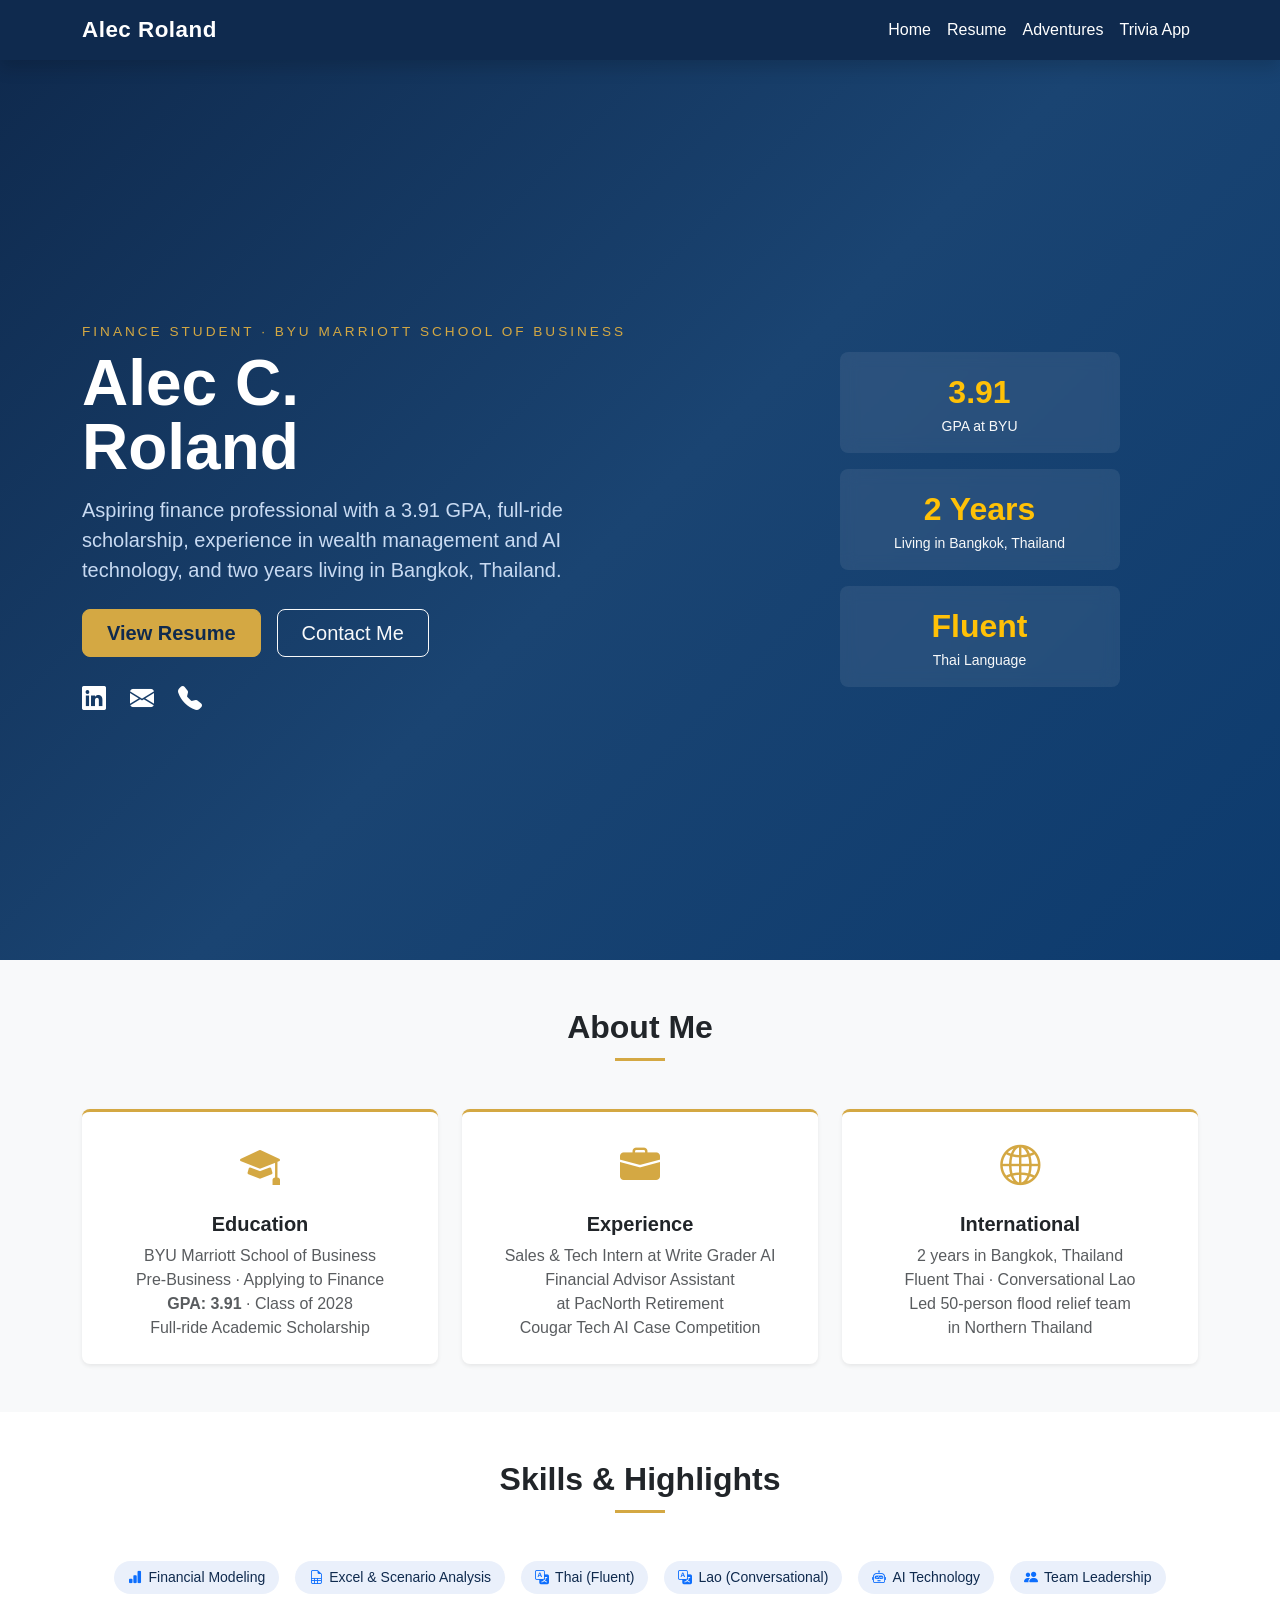
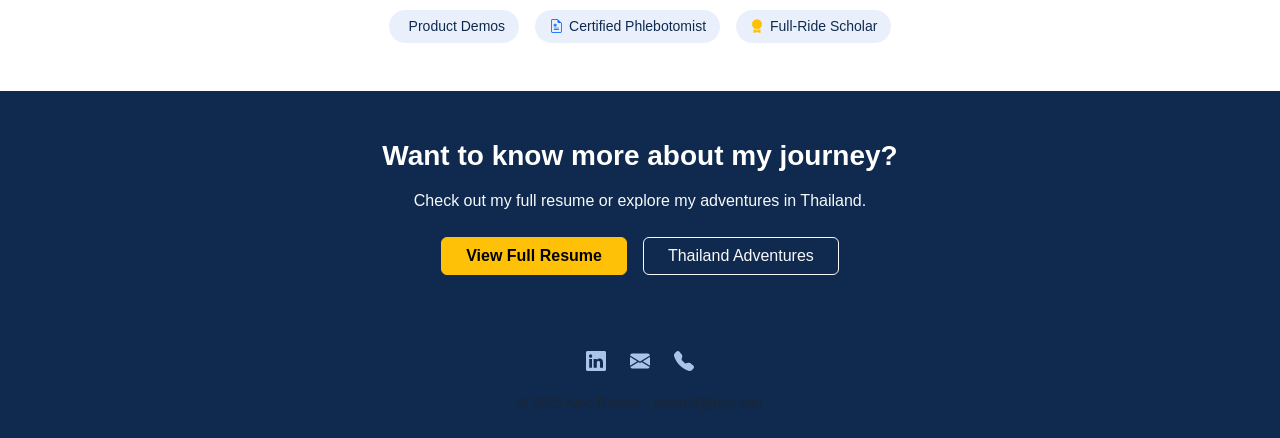
==== index.html @ a81b665e "Add files via upload" ====
<!DOCTYPE html>
<html lang="en">
<head>
  <meta charset="UTF-8">
  <meta name="viewport" content="width=device-width, initial-scale=1.0">
  <title>Alec Roland | Finance & Business</title>
  <link href="https://cdn.jsdelivr.net/npm/bootstrap@5.3.2/dist/css/bootstrap.min.css" rel="stylesheet">
  <link href="https://cdn.jsdelivr.net/npm/bootstrap-icons@1.11.3/font/bootstrap-icons.min.css" rel="stylesheet">
  <style>
    :root { --navy: #0f2a4e; --gold: #d4a843; }
    body { font-family: 'Segoe UI', sans-serif; }

    /* Navbar */
    .navbar { background-color: var(--navy) !important; }
    .navbar-brand { font-weight: 700; font-size: 1.4rem; letter-spacing: 0.5px; }
    .nav-link { font-weight: 500; }

    /* Hero */
    .hero-section {
      background: linear-gradient(135deg, #0f2a4e 0%, #1a4472 50%, #0d3b6e 100%);
      min-height: 100vh;
      display: flex;
      align-items: center;
      padding: 80px 0 60px;
    }
    .hero-tagline {
      letter-spacing: 3px;
      font-size: 0.85rem;
      text-transform: uppercase;
      color: var(--gold);
    }
    .hero-cta .btn-primary {
      background-color: var(--gold);
      border-color: var(--gold);
      color: #0f2a4e;
      font-weight: 700;
    }
    .hero-cta .btn-primary:hover { background-color: #c4983a; border-color: #c4983a; color: #fff; }

    /* Sections */
    .section-divider { width: 50px; height: 3px; background: var(--gold); margin: 0.75rem auto 1.5rem; }
    .section-divider-left { width: 50px; height: 3px; background: var(--gold); margin: 0.75rem 0 1.5rem; }

    /* Cards */
    .feature-card {
      border: none;
      border-top: 3px solid var(--gold);
      border-radius: 8px;
      transition: transform 0.25s, box-shadow 0.25s;
    }
    .feature-card:hover { transform: translateY(-5px); box-shadow: 0 8px 24px rgba(0,0,0,0.12); }

    /* Skill chips */
    .skill-chip {
      display: inline-flex;
      align-items: center;
      gap: 6px;
      background: #eaf0fb;
      color: #0f2a4e;
      border-radius: 20px;
      padding: 6px 14px;
      font-size: 0.875rem;
      font-weight: 500;
    }

    /* Footer */
    footer { background-color: var(--navy); }
    footer a { color: #aac4e8; text-decoration: none; }
    footer a:hover { color: #fff; }
  </style>
</head>
<body>

  <!-- Navbar -->
  <nav class="navbar navbar-expand-lg navbar-dark sticky-top shadow">
    <div class="container">
      <a class="navbar-brand text-white" href="index.html">Alec Roland</a>
      <button class="navbar-toggler" type="button" data-bs-toggle="collapse" data-bs-target="#navbarNav"
        aria-controls="navbarNav" aria-expanded="false" aria-label="Toggle navigation">
        <span class="navbar-toggler-icon"></span>
      </button>
      <div class="collapse navbar-collapse" id="navbarNav">
        <ul class="navbar-nav ms-auto">
          <li class="nav-item"><a class="nav-link active text-white" href="index.html">Home</a></li>
          <li class="nav-item"><a class="nav-link text-white" href="resume.html">Resume</a></li>
          <li class="nav-item"><a class="nav-link text-white" href="scratch.html">Adventures</a></li>
          <li class="nav-item"><a class="nav-link text-white" href="app.html">Trivia App</a></li>
        </ul>
      </div>
    </div>
  </nav>

  <!-- Hero -->
  <section class="hero-section text-white">
    <div class="container">
      <div class="row align-items-center g-5">
        <div class="col-lg-7">
          <p class="hero-tagline mb-2">Finance Student · BYU Marriott School of Business</p>
          <h1 class="display-3 fw-bold mb-3 lh-1">Alec C.<br>Roland</h1>
          <p class="lead mb-4" style="max-width: 520px; color: #c8daf2;">
            Aspiring finance professional with a 3.91 GPA, full-ride scholarship, experience in wealth management and AI technology, and two years living in Bangkok, Thailand.
          </p>
          <div class="d-flex flex-wrap gap-3 hero-cta mb-4">
            <a href="resume.html" class="btn btn-primary btn-lg px-4 fw-bold">View Resume</a>
            <a href="mailto:alecr04@byu.edu" class="btn btn-outline-light btn-lg px-4">Contact Me</a>
          </div>
          <div class="d-flex gap-4 mt-2">
            <a href="https://linkedin.com/in/alec-roland12345" class="text-white fs-4" target="_blank" aria-label="LinkedIn"><i class="bi bi-linkedin"></i></a>
            <a href="mailto:alecr04@byu.edu" class="text-white fs-4" aria-label="Email"><i class="bi bi-envelope-fill"></i></a>
            <a href="tel:5099981299" class="text-white fs-4" aria-label="Phone"><i class="bi bi-telephone-fill"></i></a>
          </div>
        </div>
        <div class="col-lg-5 d-none d-lg-flex justify-content-center">
          <!-- Decorative stat cards -->
          <div class="d-flex flex-column gap-3" style="max-width: 280px; width: 100%;">
            <div class="rounded-3 p-3 text-center" style="background: rgba(255,255,255,0.08); backdrop-filter: blur(8px);">
              <div class="fs-2 fw-bold text-warning">3.91</div>
              <div class="small text-light">GPA at BYU</div>
            </div>
            <div class="rounded-3 p-3 text-center" style="background: rgba(255,255,255,0.08); backdrop-filter: blur(8px);">
              <div class="fs-2 fw-bold text-warning">2 Years</div>
              <div class="small text-light">Living in Bangkok, Thailand</div>
            </div>
            <div class="rounded-3 p-3 text-center" style="background: rgba(255,255,255,0.08); backdrop-filter: blur(8px);">
              <div class="fs-2 fw-bold text-warning">Fluent</div>
              <div class="small text-light">Thai Language</div>
            </div>
          </div>
        </div>
      </div>
    </div>
  </section>

  <!-- About Cards -->
  <section class="py-5 bg-light">
    <div class="container">
      <div class="text-center mb-5">
        <h2 class="fw-bold">About Me</h2>
        <div class="section-divider"></div>
      </div>
      <div class="row g-4 justify-content-center">
        <div class="col-md-4">
          <div class="card feature-card h-100 p-4 shadow-sm text-center">
            <div class="mb-3"><i class="bi bi-mortarboard-fill fs-1" style="color: var(--gold);"></i></div>
            <h5 class="fw-bold">Education</h5>
            <p class="text-muted mb-0">BYU Marriott School of Business<br>Pre-Business · Applying to Finance<br><strong>GPA: 3.91</strong> · Class of 2028<br>Full-ride Academic Scholarship</p>
          </div>
        </div>
        <div class="col-md-4">
          <div class="card feature-card h-100 p-4 shadow-sm text-center">
            <div class="mb-3"><i class="bi bi-briefcase-fill fs-1" style="color: var(--gold);"></i></div>
            <h5 class="fw-bold">Experience</h5>
            <p class="text-muted mb-0">Sales & Tech Intern at Write Grader AI<br>Financial Advisor Assistant<br>at PacNorth Retirement<br>Cougar Tech AI Case Competition</p>
          </div>
        </div>
        <div class="col-md-4">
          <div class="card feature-card h-100 p-4 shadow-sm text-center">
            <div class="mb-3"><i class="bi bi-globe2 fs-1" style="color: var(--gold);"></i></div>
            <h5 class="fw-bold">International</h5>
            <p class="text-muted mb-0">2 years in Bangkok, Thailand<br>Fluent Thai · Conversational Lao<br>Led 50-person flood relief team<br>in Northern Thailand</p>
          </div>
        </div>
      </div>
    </div>
  </section>

  <!-- Skills -->
  <section class="py-5">
    <div class="container">
      <div class="text-center mb-5">
        <h2 class="fw-bold">Skills &amp; Highlights</h2>
        <div class="section-divider"></div>
      </div>
      <div class="d-flex flex-wrap justify-content-center gap-3">
        <span class="skill-chip"><i class="bi bi-bar-chart-fill text-primary"></i> Financial Modeling</span>
        <span class="skill-chip"><i class="bi bi-file-earmark-spreadsheet text-primary"></i> Excel &amp; Scenario Analysis</span>
        <span class="skill-chip"><i class="bi bi-translate text-primary"></i> Thai (Fluent)</span>
        <span class="skill-chip"><i class="bi bi-translate text-primary"></i> Lao (Conversational)</span>
        <span class="skill-chip"><i class="bi bi-robot text-primary"></i> AI Technology</span>
        <span class="skill-chip"><i class="bi bi-people-fill text-primary"></i> Team Leadership</span>
        <span class="skill-chip"><i class="bi bi-presentation-chart-fill text-primary"></i> Product Demos</span>
        <span class="skill-chip"><i class="bi bi-file-earmark-medical text-primary"></i> Certified Phlebotomist</span>
        <span class="skill-chip"><i class="bi bi-award-fill text-warning"></i> Full-Ride Scholar</span>
      </div>
    </div>
  </section>

  <!-- CTA Band -->
  <section class="py-5" style="background: var(--navy);">
    <div class="container text-center">
      <h3 class="text-white fw-bold mb-3">Want to know more about my journey?</h3>
      <p class="text-light mb-4">Check out my full resume or explore my adventures in Thailand.</p>
      <div class="d-flex justify-content-center gap-3 flex-wrap">
        <a href="resume.html" class="btn btn-warning fw-bold px-4">View Full Resume</a>
        <a href="scratch.html" class="btn btn-outline-light px-4">Thailand Adventures</a>
      </div>
    </div>
  </section>

  <!-- Footer -->
  <footer class="py-4">
    <div class="container text-center">
      <div class="d-flex justify-content-center gap-4 mb-3">
        <a href="https://linkedin.com/in/alec-roland12345" target="_blank" aria-label="LinkedIn"><i class="bi bi-linkedin fs-5"></i></a>
        <a href="mailto:alecr04@byu.edu" aria-label="Email"><i class="bi bi-envelope-fill fs-5"></i></a>
        <a href="tel:5099981299" aria-label="Phone"><i class="bi bi-telephone-fill fs-5"></i></a>
      </div>
      <p class="mb-0 text-muted small">&copy; 2025 Alec Roland &middot; alecr04@byu.edu</p>
    </div>
  </footer>

  <script src="https://cdn.jsdelivr.net/npm/bootstrap@5.3.2/dist/js/bootstrap.bundle.min.js"></script>
</body>
</html>
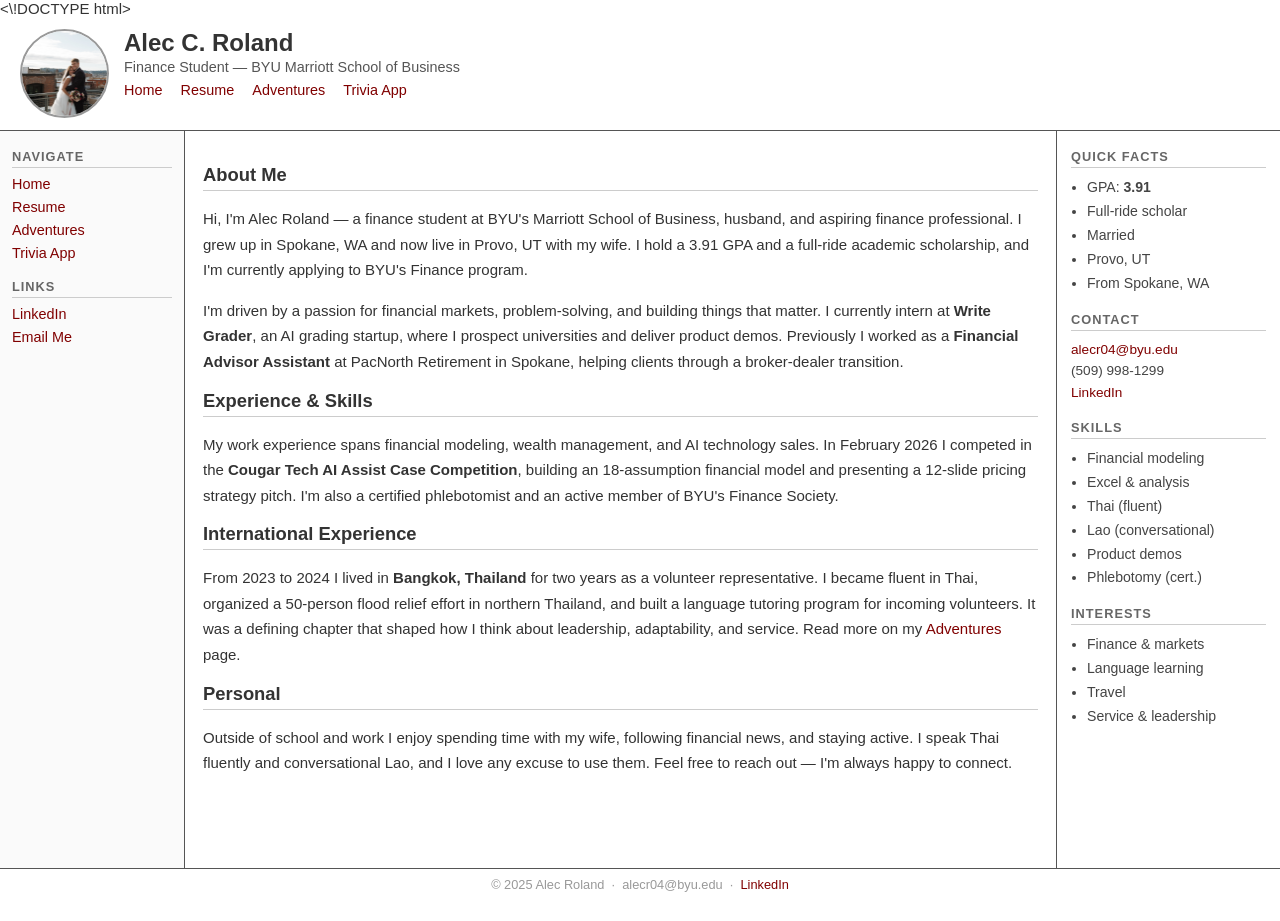
==== commit f1a0530e: "Add files via upload" ====
--- a/index.html
+++ b/index.html
@@ -1,214 +1,210 @@
-<!DOCTYPE html>
+<\!DOCTYPE html>
 <html lang="en">
 <head>
   <meta charset="UTF-8">
   <meta name="viewport" content="width=device-width, initial-scale=1.0">
-  <title>Alec Roland | Finance & Business</title>
-  <link href="https://cdn.jsdelivr.net/npm/bootstrap@5.3.2/dist/css/bootstrap.min.css" rel="stylesheet">
-  <link href="https://cdn.jsdelivr.net/npm/bootstrap-icons@1.11.3/font/bootstrap-icons.min.css" rel="stylesheet">
+  <title>Alec Roland</title>
   <style>
-    :root { --navy: #0f2a4e; --gold: #d4a843; }
-    body { font-family: 'Segoe UI', sans-serif; }
-
-    /* Navbar */
-    .navbar { background-color: var(--navy) !important; }
-    .navbar-brand { font-weight: 700; font-size: 1.4rem; letter-spacing: 0.5px; }
-    .nav-link { font-weight: 500; }
-
-    /* Hero */
-    .hero-section {
-      background: linear-gradient(135deg, #0f2a4e 0%, #1a4472 50%, #0d3b6e 100%);
-      min-height: 100vh;
-      display: flex;
-      align-items: center;
-      padding: 80px 0 60px;
-    }
-    .hero-tagline {
-      letter-spacing: 3px;
-      font-size: 0.85rem;
-      text-transform: uppercase;
-      color: var(--gold);
-    }
-    .hero-cta .btn-primary {
-      background-color: var(--gold);
-      border-color: var(--gold);
-      color: #0f2a4e;
-      font-weight: 700;
-    }
-    .hero-cta .btn-primary:hover { background-color: #c4983a; border-color: #c4983a; color: #fff; }
-
-    /* Sections */
-    .section-divider { width: 50px; height: 3px; background: var(--gold); margin: 0.75rem auto 1.5rem; }
-    .section-divider-left { width: 50px; height: 3px; background: var(--gold); margin: 0.75rem 0 1.5rem; }
-
-    /* Cards */
-    .feature-card {
-      border: none;
-      border-top: 3px solid var(--gold);
-      border-radius: 8px;
-      transition: transform 0.25s, box-shadow 0.25s;
-    }
-    .feature-card:hover { transform: translateY(-5px); box-shadow: 0 8px 24px rgba(0,0,0,0.12); }
-
-    /* Skill chips */
-    .skill-chip {
-      display: inline-flex;
-      align-items: center;
-      gap: 6px;
-      background: #eaf0fb;
-      color: #0f2a4e;
-      border-radius: 20px;
-      padding: 6px 14px;
-      font-size: 0.875rem;
-      font-weight: 500;
-    }
+    body {
+      font-family: Arial, Helvetica, sans-serif;
+      font-size: 15px;
+      color: #333;
+      background-color: #fff;
+      margin: 0;
+      padding: 0 0 50px 0;
+    }
+    a { color: maroon; text-decoration: none; }
+    a:hover { text-decoration: underline; }
+
+    /* Header */
+    #header {
+      background-color: #fff;
+      border-bottom: 1px solid #555;
+      padding: 12px 20px;
+      overflow: hidden;
+      position: relative;
+      z-index: 2;
+    }
+    #header img {
+      float: left;
+      width: 85px; height: 85px;
+      border-radius: 50%;
+      object-fit: cover;
+      object-position: right top;
+      margin-right: 15px;
+      border: 2px solid #999;
+    }
+    #header-text { float: left; }
+    #header h1 { margin: 0 0 2px 0; font-size: 1.5rem; }
+    #header p  { margin: 0 0 6px 0; color: #555; font-size: 0.9rem; }
+    #header-links a { margin-right: 14px; font-size: 0.9rem; }
+
+    /* Three-column layout */
+    #wrapper { display: flex; min-height: calc(100vh - 160px); }
+
+    #left-menu {
+      width: 160px; min-width: 160px;
+      border-right: 1px solid #555;
+      padding: 18px 12px;
+      background-color: #fafafa;
+      font-size: 0.9rem;
+    }
+    #left-menu h3 {
+      font-size: 0.8rem; text-transform: uppercase;
+      letter-spacing: 1px; color: #666;
+      margin: 0 0 8px 0;
+      border-bottom: 1px solid #ccc; padding-bottom: 3px;
+    }
+    #left-menu ul { list-style: none; padding: 0; margin: 0 0 18px 0; }
+    #left-menu ul li { margin-bottom: 7px; }
+
+    #main-body { flex: 1; padding: 18px; }
+    #main-body h2 {
+      font-size: 1.15rem;
+      border-bottom: 1px solid #ccc;
+      padding-bottom: 4px; margin-bottom: 10px;
+    }
+    #main-body p { line-height: 1.7; margin-bottom: 12px; }
+
+    #right-menu {
+      width: 195px; min-width: 195px;
+      border-left: 1px solid #555;
+      padding: 18px 14px;
+      font-size: 0.88rem;
+    }
+    #right-menu h3 {
+      font-size: 0.8rem; text-transform: uppercase;
+      letter-spacing: 1px; color: #666;
+      margin: 0 0 8px 0;
+      border-bottom: 1px solid #ccc; padding-bottom: 3px;
+    }
+    #right-menu ul { padding-left: 16px; margin: 4px 0 16px 0; line-height: 1.7; color: #444; }
+    #right-menu p  { font-size: 0.85rem; line-height: 1.6; color: #444; margin: 0 0 16px 0; }
 
     /* Footer */
-    footer { background-color: var(--navy); }
-    footer a { color: #aac4e8; text-decoration: none; }
-    footer a:hover { color: #fff; }
+    #footer {
+      position: fixed; bottom: 0; width: 100%;
+      background-color: #fff;
+      border-top: 1px solid #555;
+      text-align: center;
+      padding: 8px 0;
+      color: #999; font-size: 0.8rem;
+    }
   </style>
 </head>
 <body>
 
-  <!-- Navbar -->
-  <nav class="navbar navbar-expand-lg navbar-dark sticky-top shadow">
-    <div class="container">
-      <a class="navbar-brand text-white" href="index.html">Alec Roland</a>
-      <button class="navbar-toggler" type="button" data-bs-toggle="collapse" data-bs-target="#navbarNav"
-        aria-controls="navbarNav" aria-expanded="false" aria-label="Toggle navigation">
-        <span class="navbar-toggler-icon"></span>
-      </button>
-      <div class="collapse navbar-collapse" id="navbarNav">
-        <ul class="navbar-nav ms-auto">
-          <li class="nav-item"><a class="nav-link active text-white" href="index.html">Home</a></li>
-          <li class="nav-item"><a class="nav-link text-white" href="resume.html">Resume</a></li>
-          <li class="nav-item"><a class="nav-link text-white" href="scratch.html">Adventures</a></li>
-          <li class="nav-item"><a class="nav-link text-white" href="app.html">Trivia App</a></li>
-        </ul>
+  <div id="header">
+    <img src="IMG_7146.JPG" alt="Alec Roland">
+    <div id="header-text">
+      <h1>Alec C. Roland</h1>
+      <p>Finance Student &mdash; BYU Marriott School of Business</p>
+      <div id="header-links">
+        <a href="index.html">Home</a>
+        <a href="resume.html">Resume</a>
+        <a href="scratch.html">Adventures</a>
+        <a href="app.html">Trivia App</a>
       </div>
     </div>
-  </nav>
-
-  <!-- Hero -->
-  <section class="hero-section text-white">
-    <div class="container">
-      <div class="row align-items-center g-5">
-        <div class="col-lg-7">
-          <p class="hero-tagline mb-2">Finance Student · BYU Marriott School of Business</p>
-          <h1 class="display-3 fw-bold mb-3 lh-1">Alec C.<br>Roland</h1>
-          <p class="lead mb-4" style="max-width: 520px; color: #c8daf2;">
-            Aspiring finance professional with a 3.91 GPA, full-ride scholarship, experience in wealth management and AI technology, and two years living in Bangkok, Thailand.
-          </p>
-          <div class="d-flex flex-wrap gap-3 hero-cta mb-4">
-            <a href="resume.html" class="btn btn-primary btn-lg px-4 fw-bold">View Resume</a>
-            <a href="mailto:alecr04@byu.edu" class="btn btn-outline-light btn-lg px-4">Contact Me</a>
-          </div>
-          <div class="d-flex gap-4 mt-2">
-            <a href="https://linkedin.com/in/alec-roland12345" class="text-white fs-4" target="_blank" aria-label="LinkedIn"><i class="bi bi-linkedin"></i></a>
-            <a href="mailto:alecr04@byu.edu" class="text-white fs-4" aria-label="Email"><i class="bi bi-envelope-fill"></i></a>
-            <a href="tel:5099981299" class="text-white fs-4" aria-label="Phone"><i class="bi bi-telephone-fill"></i></a>
-          </div>
-        </div>
-        <div class="col-lg-5 d-none d-lg-flex justify-content-center">
-          <!-- Decorative stat cards -->
-          <div class="d-flex flex-column gap-3" style="max-width: 280px; width: 100%;">
-            <div class="rounded-3 p-3 text-center" style="background: rgba(255,255,255,0.08); backdrop-filter: blur(8px);">
-              <div class="fs-2 fw-bold text-warning">3.91</div>
-              <div class="small text-light">GPA at BYU</div>
-            </div>
-            <div class="rounded-3 p-3 text-center" style="background: rgba(255,255,255,0.08); backdrop-filter: blur(8px);">
-              <div class="fs-2 fw-bold text-warning">2 Years</div>
-              <div class="small text-light">Living in Bangkok, Thailand</div>
-            </div>
-            <div class="rounded-3 p-3 text-center" style="background: rgba(255,255,255,0.08); backdrop-filter: blur(8px);">
-              <div class="fs-2 fw-bold text-warning">Fluent</div>
-              <div class="small text-light">Thai Language</div>
-            </div>
-          </div>
-        </div>
-      </div>
-    </div>
-  </section>
-
-  <!-- About Cards -->
-  <section class="py-5 bg-light">
-    <div class="container">
-      <div class="text-center mb-5">
-        <h2 class="fw-bold">About Me</h2>
-        <div class="section-divider"></div>
-      </div>
-      <div class="row g-4 justify-content-center">
-        <div class="col-md-4">
-          <div class="card feature-card h-100 p-4 shadow-sm text-center">
-            <div class="mb-3"><i class="bi bi-mortarboard-fill fs-1" style="color: var(--gold);"></i></div>
-            <h5 class="fw-bold">Education</h5>
-            <p class="text-muted mb-0">BYU Marriott School of Business<br>Pre-Business · Applying to Finance<br><strong>GPA: 3.91</strong> · Class of 2028<br>Full-ride Academic Scholarship</p>
-          </div>
-        </div>
-        <div class="col-md-4">
-          <div class="card feature-card h-100 p-4 shadow-sm text-center">
-            <div class="mb-3"><i class="bi bi-briefcase-fill fs-1" style="color: var(--gold);"></i></div>
-            <h5 class="fw-bold">Experience</h5>
-            <p class="text-muted mb-0">Sales & Tech Intern at Write Grader AI<br>Financial Advisor Assistant<br>at PacNorth Retirement<br>Cougar Tech AI Case Competition</p>
-          </div>
-        </div>
-        <div class="col-md-4">
-          <div class="card feature-card h-100 p-4 shadow-sm text-center">
-            <div class="mb-3"><i class="bi bi-globe2 fs-1" style="color: var(--gold);"></i></div>
-            <h5 class="fw-bold">International</h5>
-            <p class="text-muted mb-0">2 years in Bangkok, Thailand<br>Fluent Thai · Conversational Lao<br>Led 50-person flood relief team<br>in Northern Thailand</p>
-          </div>
-        </div>
-      </div>
-    </div>
-  </section>
-
-  <!-- Skills -->
-  <section class="py-5">
-    <div class="container">
-      <div class="text-center mb-5">
-        <h2 class="fw-bold">Skills &amp; Highlights</h2>
-        <div class="section-divider"></div>
-      </div>
-      <div class="d-flex flex-wrap justify-content-center gap-3">
-        <span class="skill-chip"><i class="bi bi-bar-chart-fill text-primary"></i> Financial Modeling</span>
-        <span class="skill-chip"><i class="bi bi-file-earmark-spreadsheet text-primary"></i> Excel &amp; Scenario Analysis</span>
-        <span class="skill-chip"><i class="bi bi-translate text-primary"></i> Thai (Fluent)</span>
-        <span class="skill-chip"><i class="bi bi-translate text-primary"></i> Lao (Conversational)</span>
-        <span class="skill-chip"><i class="bi bi-robot text-primary"></i> AI Technology</span>
-        <span class="skill-chip"><i class="bi bi-people-fill text-primary"></i> Team Leadership</span>
-        <span class="skill-chip"><i class="bi bi-presentation-chart-fill text-primary"></i> Product Demos</span>
-        <span class="skill-chip"><i class="bi bi-file-earmark-medical text-primary"></i> Certified Phlebotomist</span>
-        <span class="skill-chip"><i class="bi bi-award-fill text-warning"></i> Full-Ride Scholar</span>
-      </div>
-    </div>
-  </section>
-
-  <!-- CTA Band -->
-  <section class="py-5" style="background: var(--navy);">
-    <div class="container text-center">
-      <h3 class="text-white fw-bold mb-3">Want to know more about my journey?</h3>
-      <p class="text-light mb-4">Check out my full resume or explore my adventures in Thailand.</p>
-      <div class="d-flex justify-content-center gap-3 flex-wrap">
-        <a href="resume.html" class="btn btn-warning fw-bold px-4">View Full Resume</a>
-        <a href="scratch.html" class="btn btn-outline-light px-4">Thailand Adventures</a>
-      </div>
-    </div>
-  </section>
-
-  <!-- Footer -->
-  <footer class="py-4">
-    <div class="container text-center">
-      <div class="d-flex justify-content-center gap-4 mb-3">
-        <a href="https://linkedin.com/in/alec-roland12345" target="_blank" aria-label="LinkedIn"><i class="bi bi-linkedin fs-5"></i></a>
-        <a href="mailto:alecr04@byu.edu" aria-label="Email"><i class="bi bi-envelope-fill fs-5"></i></a>
-        <a href="tel:5099981299" aria-label="Phone"><i class="bi bi-telephone-fill fs-5"></i></a>
-      </div>
-      <p class="mb-0 text-muted small">&copy; 2025 Alec Roland &middot; alecr04@byu.edu</p>
-    </div>
-  </footer>
-
-  <script src="https://cdn.jsdelivr.net/npm/bootstrap@5.3.2/dist/js/bootstrap.bundle.min.js"></script>
+  </div>
+
+  <div id="wrapper">
+
+    <div id="left-menu">
+      <h3>Navigate</h3>
+      <ul>
+        <li><a href="index.html">Home</a></li>
+        <li><a href="resume.html">Resume</a></li>
+        <li><a href="scratch.html">Adventures</a></li>
+        <li><a href="app.html">Trivia App</a></li>
+      </ul>
+      <h3>Links</h3>
+      <ul>
+        <li><a href="https://linkedin.com/in/alec-roland12345" target="_blank">LinkedIn</a></li>
+        <li><a href="mailto:alecr04@byu.edu">Email Me</a></li>
+      </ul>
+    </div>
+
+    <div id="main-body">
+      <h2>About Me</h2>
+      <p>
+        Hi, I'm Alec Roland &mdash; a finance student at BYU's Marriott School of Business,
+        husband, and aspiring finance professional. I grew up in Spokane, WA and now live in
+        Provo, UT with my wife. I hold a 3.91 GPA and a full-ride academic scholarship, and
+        I'm currently applying to BYU's Finance program.
+      </p>
+      <p>
+        I'm driven by a passion for financial markets, problem-solving, and building things
+        that matter. I currently intern at <strong>Write Grader</strong>, an AI grading startup,
+        where I prospect universities and deliver product demos. Previously I worked as a
+        <strong>Financial Advisor Assistant</strong> at PacNorth Retirement in Spokane, helping
+        clients through a broker-dealer transition.
+      </p>
+
+      <h2>Experience &amp; Skills</h2>
+      <p>
+        My work experience spans financial modeling, wealth management, and AI technology sales.
+        In February 2026 I competed in the <strong>Cougar Tech AI Assist Case Competition</strong>,
+        building an 18-assumption financial model and presenting a 12-slide pricing strategy pitch.
+        I'm also a certified phlebotomist and an active member of BYU's Finance Society.
+      </p>
+
+      <h2>International Experience</h2>
+      <p>
+        From 2023 to 2024 I lived in <strong>Bangkok, Thailand</strong> for two years as a
+        volunteer representative. I became fluent in Thai, organized a 50-person flood relief
+        effort in northern Thailand, and built a language tutoring program for incoming
+        volunteers. It was a defining chapter that shaped how I think about leadership,
+        adaptability, and service. Read more on my <a href="scratch.html">Adventures</a> page.
+      </p>
+
+      <h2>Personal</h2>
+      <p>
+        Outside of school and work I enjoy spending time with my wife, following financial
+        news, and staying active. I speak Thai fluently and conversational Lao, and I love
+        any excuse to use them. Feel free to reach out &mdash; I'm always happy to connect.
+      </p>
+    </div>
+
+    <div id="right-menu">
+      <h3>Quick Facts</h3>
+      <ul>
+        <li>GPA: <strong>3.91</strong></li>
+        <li>Full-ride scholar</li>
+        <li>Married</li>
+        <li>Provo, UT</li>
+        <li>From Spokane, WA</li>
+      </ul>
+      <h3>Contact</h3>
+      <p>
+        <a href="mailto:alecr04@byu.edu">alecr04@byu.edu</a><br>
+        (509) 998-1299<br>
+        <a href="https://linkedin.com/in/alec-roland12345" target="_blank">LinkedIn</a>
+      </p>
+      <h3>Skills</h3>
+      <ul>
+        <li>Financial modeling</li>
+        <li>Excel &amp; analysis</li>
+        <li>Thai (fluent)</li>
+        <li>Lao (conversational)</li>
+        <li>Product demos</li>
+        <li>Phlebotomy (cert.)</li>
+      </ul>
+      <h3>Interests</h3>
+      <ul>
+        <li>Finance &amp; markets</li>
+        <li>Language learning</li>
+        <li>Travel</li>
+        <li>Service &amp; leadership</li>
+      </ul>
+    </div>
+
+  </div>
+
+  <div id="footer">
+    &copy; 2025 Alec Roland &nbsp;&middot;&nbsp; alecr04@byu.edu &nbsp;&middot;&nbsp;
+    <a href="https://linkedin.com/in/alec-roland12345" target="_blank">LinkedIn</a>
+  </div>
+
 </body>
 </html>
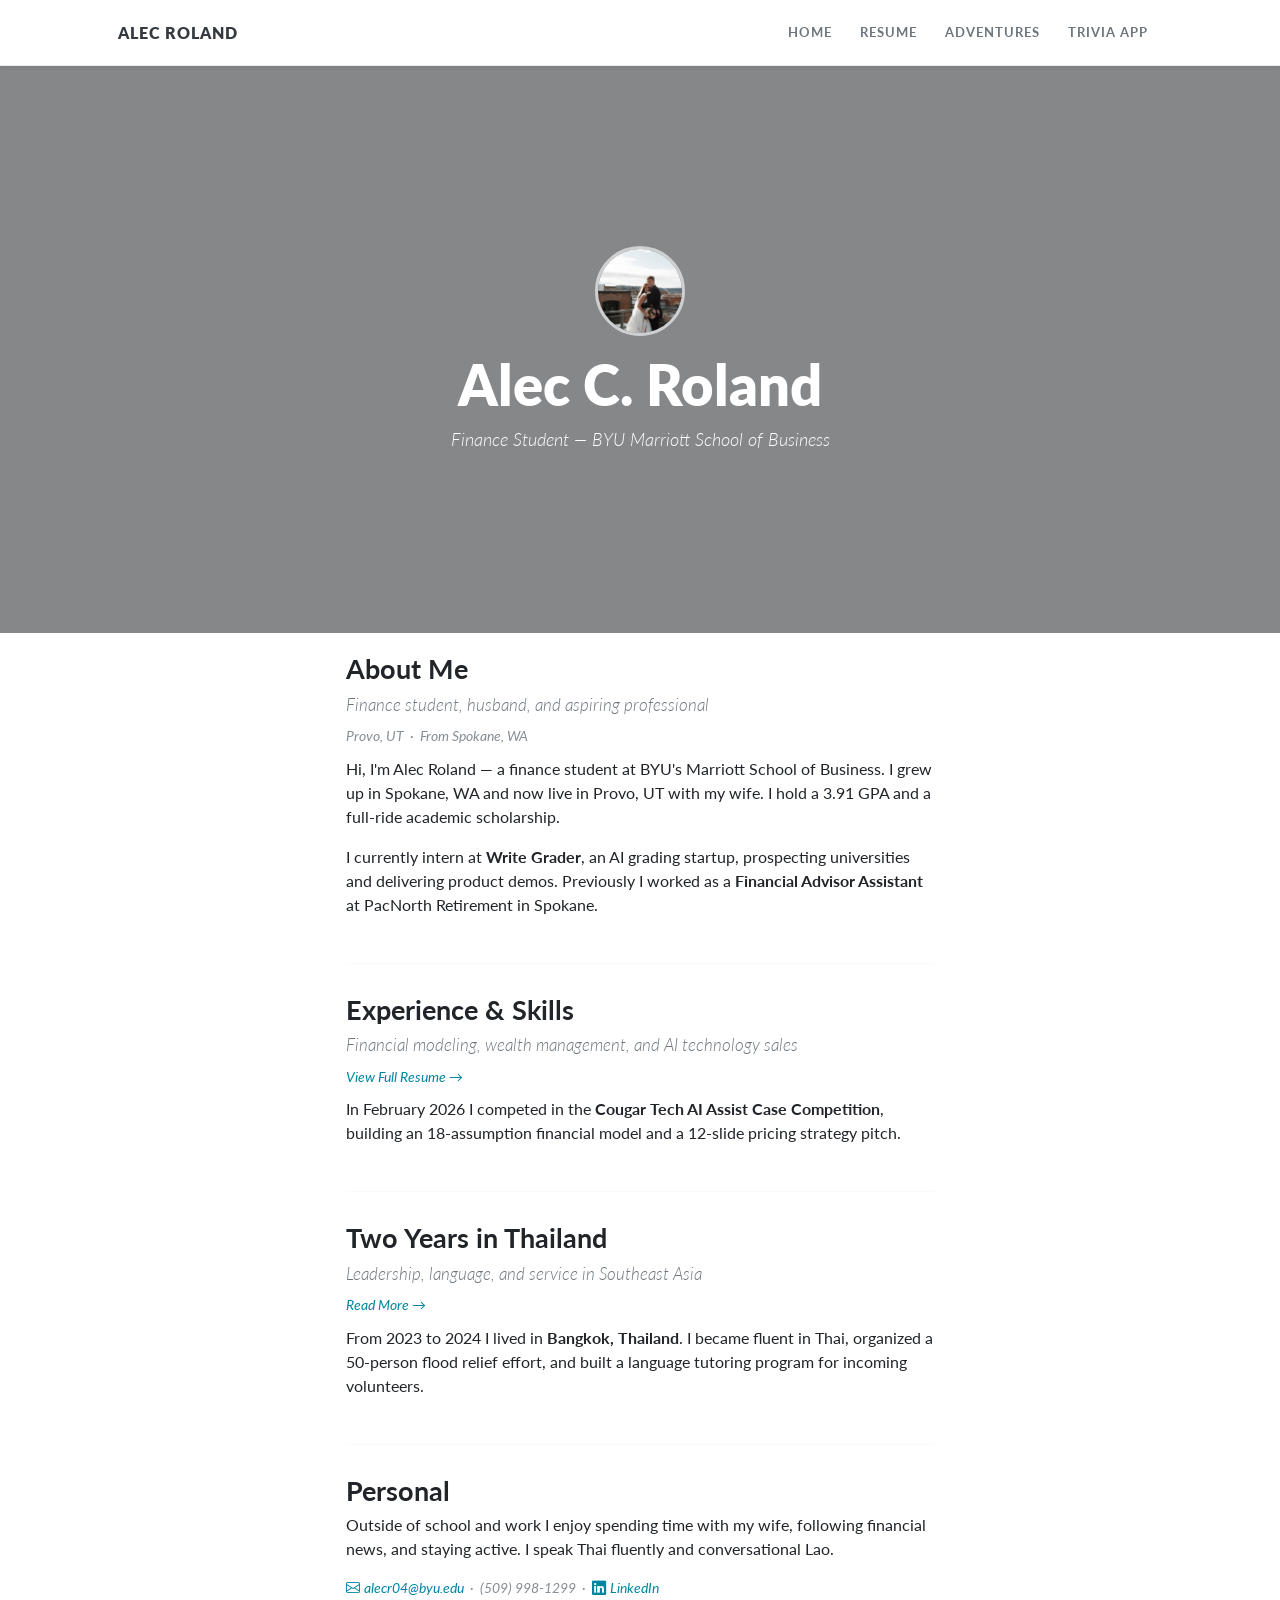
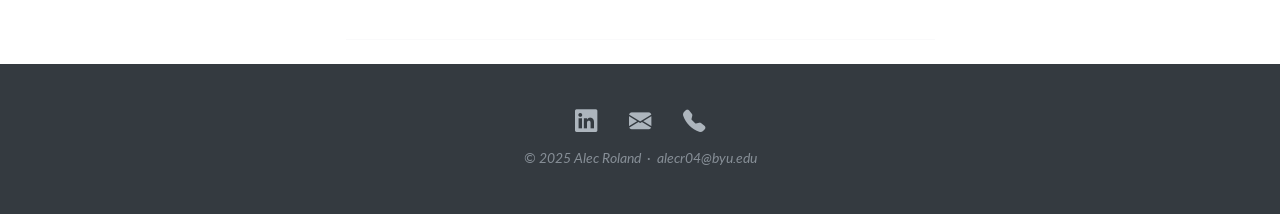
==== commit fd5f4caa: "Update index.html" ====
--- a/index.html
+++ b/index.html
@@ -1,210 +1,118 @@
-<\!DOCTYPE html>
+<!DOCTYPE html>
 <html lang="en">
 <head>
   <meta charset="UTF-8">
   <meta name="viewport" content="width=device-width, initial-scale=1.0">
   <title>Alec Roland</title>
+  <link href="https://fonts.googleapis.com/css2?family=Lato:ital,wght@0,300;0,400;0,700;0,900;1,300;1,400&display=swap" rel="stylesheet">
+  <link href="https://cdn.jsdelivr.net/npm/bootstrap@5.3.2/dist/css/bootstrap.min.css" rel="stylesheet">
+  <link href="https://cdn.jsdelivr.net/npm/bootstrap-icons@1.11.3/font/bootstrap-icons.min.css" rel="stylesheet">
   <style>
-    body {
-      font-family: Arial, Helvetica, sans-serif;
-      font-size: 15px;
-      color: #333;
-      background-color: #fff;
-      margin: 0;
-      padding: 0 0 50px 0;
-    }
-    a { color: maroon; text-decoration: none; }
-    a:hover { text-decoration: underline; }
-
-    /* Header */
-    #header {
-      background-color: #fff;
-      border-bottom: 1px solid #555;
-      padding: 12px 20px;
-      overflow: hidden;
-      position: relative;
-      z-index: 2;
-    }
-    #header img {
-      float: left;
-      width: 85px; height: 85px;
-      border-radius: 50%;
-      object-fit: cover;
-      object-position: right top;
-      margin-right: 15px;
-      border: 2px solid #999;
-    }
-    #header-text { float: left; }
-    #header h1 { margin: 0 0 2px 0; font-size: 1.5rem; }
-    #header p  { margin: 0 0 6px 0; color: #555; font-size: 0.9rem; }
-    #header-links a { margin-right: 14px; font-size: 0.9rem; }
-
-    /* Three-column layout */
-    #wrapper { display: flex; min-height: calc(100vh - 160px); }
-
-    #left-menu {
-      width: 160px; min-width: 160px;
-      border-right: 1px solid #555;
-      padding: 18px 12px;
-      background-color: #fafafa;
-      font-size: 0.9rem;
-    }
-    #left-menu h3 {
-      font-size: 0.8rem; text-transform: uppercase;
-      letter-spacing: 1px; color: #666;
-      margin: 0 0 8px 0;
-      border-bottom: 1px solid #ccc; padding-bottom: 3px;
-    }
-    #left-menu ul { list-style: none; padding: 0; margin: 0 0 18px 0; }
-    #left-menu ul li { margin-bottom: 7px; }
-
-    #main-body { flex: 1; padding: 18px; }
-    #main-body h2 {
-      font-size: 1.15rem;
-      border-bottom: 1px solid #ccc;
-      padding-bottom: 4px; margin-bottom: 10px;
-    }
-    #main-body p { line-height: 1.7; margin-bottom: 12px; }
-
-    #right-menu {
-      width: 195px; min-width: 195px;
-      border-left: 1px solid #555;
-      padding: 18px 14px;
-      font-size: 0.88rem;
-    }
-    #right-menu h3 {
-      font-size: 0.8rem; text-transform: uppercase;
-      letter-spacing: 1px; color: #666;
-      margin: 0 0 8px 0;
-      border-bottom: 1px solid #ccc; padding-bottom: 3px;
-    }
-    #right-menu ul { padding-left: 16px; margin: 4px 0 16px 0; line-height: 1.7; color: #444; }
-    #right-menu p  { font-size: 0.85rem; line-height: 1.6; color: #444; margin: 0 0 16px 0; }
-
-    /* Footer */
-    #footer {
-      position: fixed; bottom: 0; width: 100%;
-      background-color: #fff;
-      border-top: 1px solid #555;
-      text-align: center;
-      padding: 8px 0;
-      color: #999; font-size: 0.8rem;
-    }
+    body { font-family: 'Lato', 'Helvetica Neue', Helvetica, Arial, sans-serif; font-size: 16px; color: #212529; }
+    #mainNav { background-color: #fff; border-bottom: 1px solid #e9ecef; padding-top: 15px; padding-bottom: 15px; }
+    #mainNav .navbar-brand { color: #343a40; font-weight: 800; letter-spacing: 1px; text-transform: uppercase; font-size: 1rem; }
+    #mainNav .nav-link { color: #6c757d; font-size: 0.8rem; font-weight: 700; letter-spacing: 1px; text-transform: uppercase; padding: 8px 14px; }
+    #mainNav .nav-link:hover { color: #212529; }
+    header.masthead { position: relative; color: white; background-image: url('https://images.unsplash.com/photo-1523240795612-9a054b0db644?w=1920&q=80'); background-position: center center; background-repeat: no-repeat; background-size: cover; padding-top: 180px; padding-bottom: 180px; }
+    header.masthead::before { content: ''; position: absolute; top: 0; left: 0; right: 0; bottom: 0; background-color: #212529; opacity: 0.55; }
+    .site-heading { position: relative; z-index: 1; text-align: center; }
+    .site-heading .profile-photo { width: 90px; height: 90px; border-radius: 50%; object-fit: cover; object-position: right top; border: 3px solid rgba(255,255,255,0.6); margin: 0 auto 18px; display: block; }
+    .site-heading h1 { font-size: 3.5rem; font-weight: 800; line-height: 1.1; margin-bottom: 10px; }
+    .site-heading .subheading { font-size: 1.15rem; font-weight: 300; font-style: italic; display: block; }
+    .post-preview { padding: 20px 0; }
+    .post-preview > a { text-decoration: none; color: inherit; }
+    .post-preview > a:hover h2 { color: #0085a1; }
+    .post-title { font-size: 1.7rem; font-weight: 700; margin-bottom: 6px; }
+    .post-subtitle { font-size: 1.05rem; font-weight: 300; color: #6c757d; margin-bottom: 8px; font-style: italic; }
+    .post-meta { font-style: italic; color: #868e96; font-size: 0.9rem; margin-bottom: 10px; }
+    .post-meta a { color: #0085a1; text-decoration: none; }
+    hr.divider { border-top: 1px solid #e9ecef; margin: 10px 0; }
+    footer { background-color: #343a40; color: #adb5bd; padding: 40px 0 30px; text-align: center; }
+    footer .list-inline-item a { color: #adb5bd; font-size: 1.4rem; margin: 0 10px; text-decoration: none; }
+    footer .list-inline-item a:hover { color: #fff; }
+    footer .copyright { color: #868e96; font-style: italic; font-size: 0.85rem; margin-top: 10px; }
   </style>
 </head>
 <body>
-
-  <div id="header">
-    <img src="IMG_7146.JPG" alt="Alec Roland">
-    <div id="header-text">
-      <h1>Alec C. Roland</h1>
-      <p>Finance Student &mdash; BYU Marriott School of Business</p>
-      <div id="header-links">
-        <a href="index.html">Home</a>
-        <a href="resume.html">Resume</a>
-        <a href="scratch.html">Adventures</a>
-        <a href="app.html">Trivia App</a>
+  <nav class="navbar navbar-expand-lg navbar-light sticky-top shadow-sm" id="mainNav">
+    <div class="container px-4 px-lg-5">
+      <a class="navbar-brand" href="index.html">Alec Roland</a>
+      <button class="navbar-toggler" type="button" data-bs-toggle="collapse" data-bs-target="#navbarResponsive"><span class="navbar-toggler-icon"></span></button>
+      <div class="collapse navbar-collapse" id="navbarResponsive">
+        <ul class="navbar-nav ms-auto py-4 py-lg-0">
+          <li class="nav-item"><a class="nav-link" href="index.html">Home</a></li>
+          <li class="nav-item"><a class="nav-link" href="resume.html">Resume</a></li>
+          <li class="nav-item"><a class="nav-link" href="scratch.html">Adventures</a></li>
+          <li class="nav-item"><a class="nav-link" href="app.html">Trivia App</a></li>
+        </ul>
+      </div>
+    </div>
+  </nav>
+  <header class="masthead">
+    <div class="container position-relative px-4 px-lg-5">
+      <div class="row gx-4 gx-lg-5 justify-content-center">
+        <div class="col-md-10 col-lg-8 col-xl-7">
+          <div class="site-heading">
+            <img src="IMG_7146.JPG" alt="Alec Roland" class="profile-photo">
+            <h1>Alec C. Roland</h1>
+            <span class="subheading">Finance Student &mdash; BYU Marriott School of Business</span>
+          </div>
+        </div>
+      </div>
+    </div>
+  </header>
+  <div class="container px-4 px-lg-5">
+    <div class="row gx-4 gx-lg-5 justify-content-center">
+      <div class="col-md-10 col-lg-8 col-xl-7">
+        <div class="post-preview">
+          <h2 class="post-title">About Me</h2>
+          <p class="post-subtitle">Finance student, husband, and aspiring professional</p>
+          <p class="post-meta">Provo, UT &nbsp;&middot;&nbsp; From Spokane, WA</p>
+          <p>Hi, I'm Alec Roland &mdash; a finance student at BYU's Marriott School of Business. I grew up in Spokane, WA and now live in Provo, UT with my wife. I hold a 3.91 GPA and a full-ride academic scholarship.</p>
+          <p>I currently intern at <strong>Write Grader</strong>, an AI grading startup, prospecting universities and delivering product demos. Previously I worked as a <strong>Financial Advisor Assistant</strong> at PacNorth Retirement in Spokane.</p>
+        </div>
+        <hr class="divider">
+        <div class="post-preview">
+          <a href="resume.html">
+            <h2 class="post-title">Experience &amp; Skills</h2>
+            <p class="post-subtitle">Financial modeling, wealth management, and AI technology sales</p>
+          </a>
+          <p class="post-meta"><a href="resume.html">View Full Resume &rarr;</a></p>
+          <p>In February 2026 I competed in the <strong>Cougar Tech AI Assist Case Competition</strong>, building an 18-assumption financial model and a 12-slide pricing strategy pitch.</p>
+        </div>
+        <hr class="divider">
+        <div class="post-preview">
+          <a href="scratch.html">
+            <h2 class="post-title">Two Years in Thailand</h2>
+            <p class="post-subtitle">Leadership, language, and service in Southeast Asia</p>
+          </a>
+          <p class="post-meta"><a href="scratch.html">Read More &rarr;</a></p>
+          <p>From 2023 to 2024 I lived in <strong>Bangkok, Thailand</strong>. I became fluent in Thai, organized a 50-person flood relief effort, and built a language tutoring program for incoming volunteers.</p>
+        </div>
+        <hr class="divider">
+        <div class="post-preview">
+          <h2 class="post-title">Personal</h2>
+          <p>Outside of school and work I enjoy spending time with my wife, following financial news, and staying active. I speak Thai fluently and conversational Lao.</p>
+          <p class="post-meta">
+            <a href="mailto:alecr04@byu.edu"><i class="bi bi-envelope me-1"></i>alecr04@byu.edu</a>
+            &nbsp;&middot;&nbsp; (509) 998-1299 &nbsp;&middot;&nbsp;
+            <a href="https://linkedin.com/in/alec-roland12345" target="_blank"><i class="bi bi-linkedin me-1"></i>LinkedIn</a>
+          </p>
+        </div>
+        <hr class="divider mb-4">
       </div>
     </div>
   </div>
-
-  <div id="wrapper">
-
-    <div id="left-menu">
-      <h3>Navigate</h3>
-      <ul>
-        <li><a href="index.html">Home</a></li>
-        <li><a href="resume.html">Resume</a></li>
-        <li><a href="scratch.html">Adventures</a></li>
-        <li><a href="app.html">Trivia App</a></li>
+  <footer>
+    <div class="container px-4 px-lg-5">
+      <ul class="list-inline mb-2">
+        <li class="list-inline-item"><a href="https://linkedin.com/in/alec-roland12345" target="_blank"><i class="bi bi-linkedin"></i></a></li>
+        <li class="list-inline-item"><a href="mailto:alecr04@byu.edu"><i class="bi bi-envelope-fill"></i></a></li>
+        <li class="list-inline-item"><a href="tel:5099981299"><i class="bi bi-telephone-fill"></i></a></li>
       </ul>
-      <h3>Links</h3>
-      <ul>
-        <li><a href="https://linkedin.com/in/alec-roland12345" target="_blank">LinkedIn</a></li>
-        <li><a href="mailto:alecr04@byu.edu">Email Me</a></li>
-      </ul>
+      <p class="copyright">&copy; 2025 Alec Roland &nbsp;&middot;&nbsp; alecr04@byu.edu</p>
     </div>
-
-    <div id="main-body">
-      <h2>About Me</h2>
-      <p>
-        Hi, I'm Alec Roland &mdash; a finance student at BYU's Marriott School of Business,
-        husband, and aspiring finance professional. I grew up in Spokane, WA and now live in
-        Provo, UT with my wife. I hold a 3.91 GPA and a full-ride academic scholarship, and
-        I'm currently applying to BYU's Finance program.
-      </p>
-      <p>
-        I'm driven by a passion for financial markets, problem-solving, and building things
-        that matter. I currently intern at <strong>Write Grader</strong>, an AI grading startup,
-        where I prospect universities and deliver product demos. Previously I worked as a
-        <strong>Financial Advisor Assistant</strong> at PacNorth Retirement in Spokane, helping
-        clients through a broker-dealer transition.
-      </p>
-
-      <h2>Experience &amp; Skills</h2>
-      <p>
-        My work experience spans financial modeling, wealth management, and AI technology sales.
-        In February 2026 I competed in the <strong>Cougar Tech AI Assist Case Competition</strong>,
-        building an 18-assumption financial model and presenting a 12-slide pricing strategy pitch.
-        I'm also a certified phlebotomist and an active member of BYU's Finance Society.
-      </p>
-
-      <h2>International Experience</h2>
-      <p>
-        From 2023 to 2024 I lived in <strong>Bangkok, Thailand</strong> for two years as a
-        volunteer representative. I became fluent in Thai, organized a 50-person flood relief
-        effort in northern Thailand, and built a language tutoring program for incoming
-        volunteers. It was a defining chapter that shaped how I think about leadership,
-        adaptability, and service. Read more on my <a href="scratch.html">Adventures</a> page.
-      </p>
-
-      <h2>Personal</h2>
-      <p>
-        Outside of school and work I enjoy spending time with my wife, following financial
-        news, and staying active. I speak Thai fluently and conversational Lao, and I love
-        any excuse to use them. Feel free to reach out &mdash; I'm always happy to connect.
-      </p>
-    </div>
-
-    <div id="right-menu">
-      <h3>Quick Facts</h3>
-      <ul>
-        <li>GPA: <strong>3.91</strong></li>
-        <li>Full-ride scholar</li>
-        <li>Married</li>
-        <li>Provo, UT</li>
-        <li>From Spokane, WA</li>
-      </ul>
-      <h3>Contact</h3>
-      <p>
-        <a href="mailto:alecr04@byu.edu">alecr04@byu.edu</a><br>
-        (509) 998-1299<br>
-        <a href="https://linkedin.com/in/alec-roland12345" target="_blank">LinkedIn</a>
-      </p>
-      <h3>Skills</h3>
-      <ul>
-        <li>Financial modeling</li>
-        <li>Excel &amp; analysis</li>
-        <li>Thai (fluent)</li>
-        <li>Lao (conversational)</li>
-        <li>Product demos</li>
-        <li>Phlebotomy (cert.)</li>
-      </ul>
-      <h3>Interests</h3>
-      <ul>
-        <li>Finance &amp; markets</li>
-        <li>Language learning</li>
-        <li>Travel</li>
-        <li>Service &amp; leadership</li>
-      </ul>
-    </div>
-
-  </div>
-
-  <div id="footer">
-    &copy; 2025 Alec Roland &nbsp;&middot;&nbsp; alecr04@byu.edu &nbsp;&middot;&nbsp;
-    <a href="https://linkedin.com/in/alec-roland12345" target="_blank">LinkedIn</a>
-  </div>
-
+  </footer>
+  <script src="https://cdn.jsdelivr.net/npm/bootstrap@5.3.2/dist/js/bootstrap.bundle.min.js"></script>
 </body>
 </html>
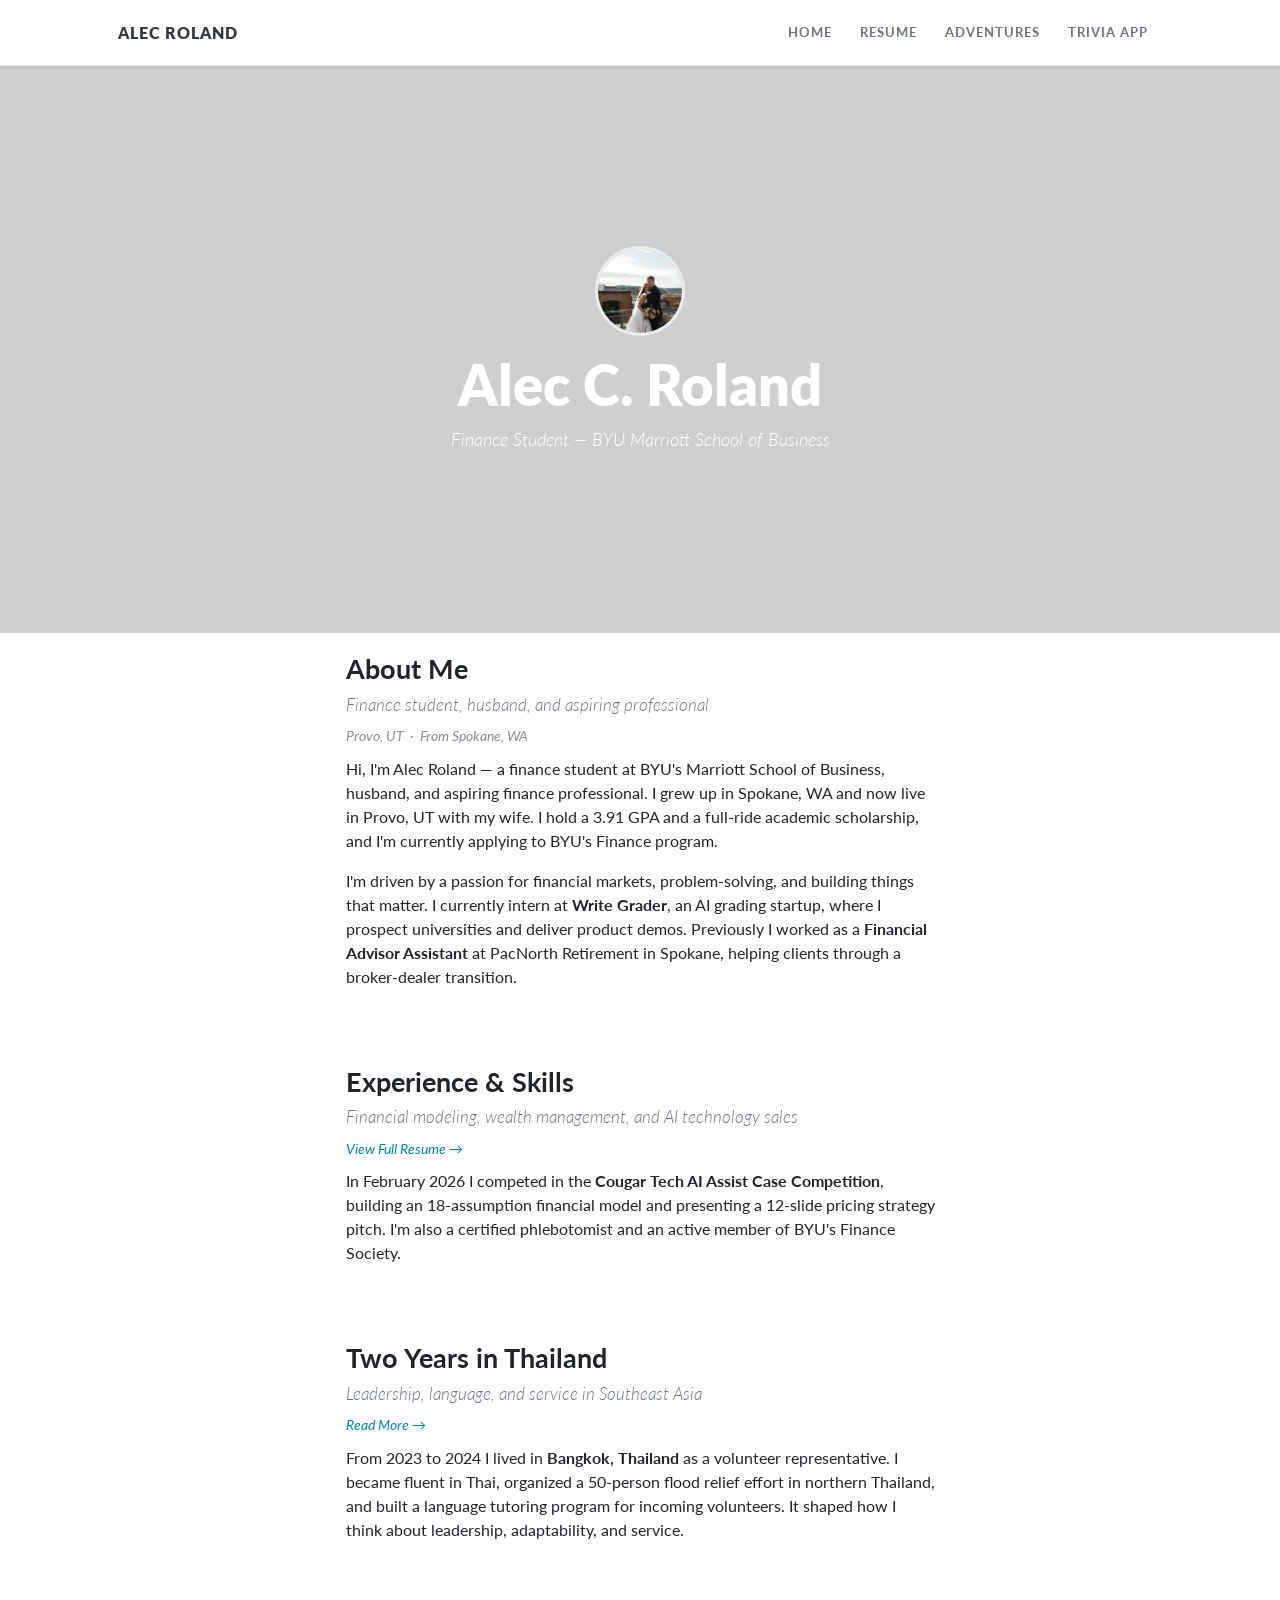
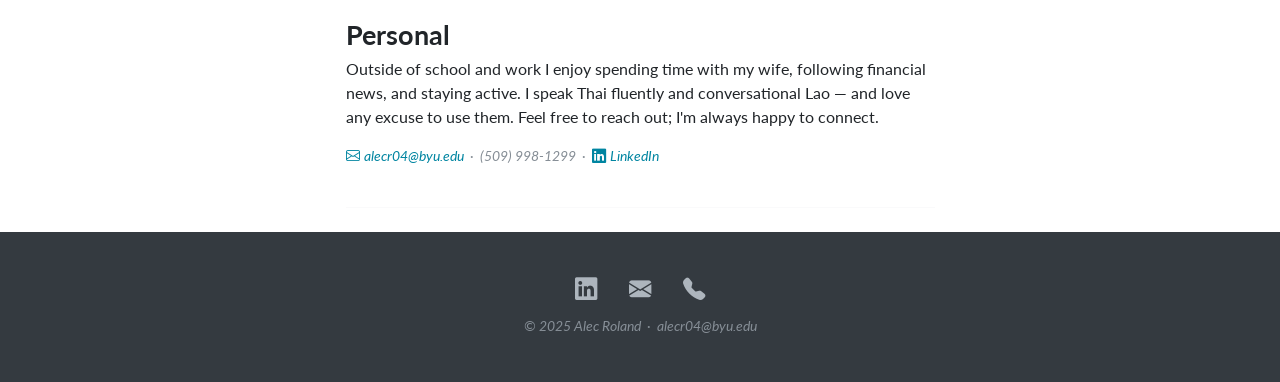
==== commit 18a4b636: "Add files via upload" ====
--- a/index.html
+++ b/index.html
@@ -9,16 +9,35 @@
   <link href="https://cdn.jsdelivr.net/npm/bootstrap-icons@1.11.3/font/bootstrap-icons.min.css" rel="stylesheet">
   <style>
     body { font-family: 'Lato', 'Helvetica Neue', Helvetica, Arial, sans-serif; font-size: 16px; color: #212529; }
+
+    /* Navbar */
     #mainNav { background-color: #fff; border-bottom: 1px solid #e9ecef; padding-top: 15px; padding-bottom: 15px; }
     #mainNav .navbar-brand { color: #343a40; font-weight: 800; letter-spacing: 1px; text-transform: uppercase; font-size: 1rem; }
     #mainNav .nav-link { color: #6c757d; font-size: 0.8rem; font-weight: 700; letter-spacing: 1px; text-transform: uppercase; padding: 8px 14px; }
     #mainNav .nav-link:hover { color: #212529; }
-    header.masthead { position: relative; color: white; background-image: url('https://images.unsplash.com/photo-1523240795612-9a054b0db644?w=1920&q=80'); background-position: center center; background-repeat: no-repeat; background-size: cover; padding-top: 180px; padding-bottom: 180px; }
-    header.masthead::before { content: ''; position: absolute; top: 0; left: 0; right: 0; bottom: 0; background-color: #212529; opacity: 0.55; }
+
+    /* Masthead */
+    header.masthead {
+      position: relative; color: white;
+     background-image: url("Roland Family temple.JPG");
+      background-position: center center; background-repeat: no-repeat; background-size: cover;
+      padding-top: 180px; padding-bottom: 180px;
+    }
+    header.masthead::before {
+      content: ''; position: absolute; top: 0; left: 0; right: 0; bottom: 0;
+      background-color: #212529; opacity: 0.22;
+    }
     .site-heading { position: relative; z-index: 1; text-align: center; }
-    .site-heading .profile-photo { width: 90px; height: 90px; border-radius: 50%; object-fit: cover; object-position: right top; border: 3px solid rgba(255,255,255,0.6); margin: 0 auto 18px; display: block; }
+    .site-heading .profile-photo {
+      width: 90px; height: 90px; border-radius: 50%;
+      object-fit: cover; object-position: right top;
+      border: 3px solid rgba(255,255,255,0.6);
+      margin: 0 auto 18px; display: block;
+    }
     .site-heading h1 { font-size: 3.5rem; font-weight: 800; line-height: 1.1; margin-bottom: 10px; }
     .site-heading .subheading { font-size: 1.15rem; font-weight: 300; font-style: italic; display: block; }
+
+    /* Post Previews */
     .post-preview { padding: 20px 0; }
     .post-preview > a { text-decoration: none; color: inherit; }
     .post-preview > a:hover h2 { color: #0085a1; }
@@ -26,7 +45,10 @@
     .post-subtitle { font-size: 1.05rem; font-weight: 300; color: #6c757d; margin-bottom: 8px; font-style: italic; }
     .post-meta { font-style: italic; color: #868e96; font-size: 0.9rem; margin-bottom: 10px; }
     .post-meta a { color: #0085a1; text-decoration: none; }
+    .post-meta a:hover { text-decoration: underline; }
     hr.divider { border-top: 1px solid #e9ecef; margin: 10px 0; }
+
+    /* Footer */
     footer { background-color: #343a40; color: #adb5bd; padding: 40px 0 30px; text-align: center; }
     footer .list-inline-item a { color: #adb5bd; font-size: 1.4rem; margin: 0 10px; text-decoration: none; }
     footer .list-inline-item a:hover { color: #fff; }
@@ -34,10 +56,13 @@
   </style>
 </head>
 <body>
+
   <nav class="navbar navbar-expand-lg navbar-light sticky-top shadow-sm" id="mainNav">
     <div class="container px-4 px-lg-5">
       <a class="navbar-brand" href="index.html">Alec Roland</a>
-      <button class="navbar-toggler" type="button" data-bs-toggle="collapse" data-bs-target="#navbarResponsive"><span class="navbar-toggler-icon"></span></button>
+      <button class="navbar-toggler" type="button" data-bs-toggle="collapse" data-bs-target="#navbarResponsive">
+        <span class="navbar-toggler-icon"></span>
+      </button>
       <div class="collapse navbar-collapse" id="navbarResponsive">
         <ul class="navbar-nav ms-auto py-4 py-lg-0">
           <li class="nav-item"><a class="nav-link" href="index.html">Home</a></li>
@@ -48,6 +73,7 @@
       </div>
     </div>
   </nav>
+
   <header class="masthead">
     <div class="container position-relative px-4 px-lg-5">
       <div class="row gx-4 gx-lg-5 justify-content-center">
@@ -61,48 +87,59 @@
       </div>
     </div>
   </header>
+
   <div class="container px-4 px-lg-5">
     <div class="row gx-4 gx-lg-5 justify-content-center">
       <div class="col-md-10 col-lg-8 col-xl-7">
+
         <div class="post-preview">
           <h2 class="post-title">About Me</h2>
           <p class="post-subtitle">Finance student, husband, and aspiring professional</p>
           <p class="post-meta">Provo, UT &nbsp;&middot;&nbsp; From Spokane, WA</p>
-          <p>Hi, I'm Alec Roland &mdash; a finance student at BYU's Marriott School of Business. I grew up in Spokane, WA and now live in Provo, UT with my wife. I hold a 3.91 GPA and a full-ride academic scholarship.</p>
-          <p>I currently intern at <strong>Write Grader</strong>, an AI grading startup, prospecting universities and delivering product demos. Previously I worked as a <strong>Financial Advisor Assistant</strong> at PacNorth Retirement in Spokane.</p>
+          <p>Hi, I'm Alec Roland &mdash; a finance student at BYU's Marriott School of Business, husband, and aspiring finance professional. I grew up in Spokane, WA and now live in Provo, UT with my wife. I hold a 3.91 GPA and a full-ride academic scholarship, and I'm currently applying to BYU's Finance program.</p>
+          <p>I'm driven by a passion for financial markets, problem-solving, and building things that matter. I currently intern at <strong>Write Grader</strong>, an AI grading startup, where I prospect universities and deliver product demos. Previously I worked as a <strong>Financial Advisor Assistant</strong> at PacNorth Retirement in Spokane, helping clients through a broker-dealer transition.</p>
         </div>
+
         <hr class="divider">
+
         <div class="post-preview">
           <a href="resume.html">
             <h2 class="post-title">Experience &amp; Skills</h2>
             <p class="post-subtitle">Financial modeling, wealth management, and AI technology sales</p>
           </a>
           <p class="post-meta"><a href="resume.html">View Full Resume &rarr;</a></p>
-          <p>In February 2026 I competed in the <strong>Cougar Tech AI Assist Case Competition</strong>, building an 18-assumption financial model and a 12-slide pricing strategy pitch.</p>
+          <p>In February 2026 I competed in the <strong>Cougar Tech AI Assist Case Competition</strong>, building an 18-assumption financial model and presenting a 12-slide pricing strategy pitch. I'm also a certified phlebotomist and an active member of BYU's Finance Society.</p>
         </div>
+
         <hr class="divider">
+
         <div class="post-preview">
           <a href="scratch.html">
             <h2 class="post-title">Two Years in Thailand</h2>
             <p class="post-subtitle">Leadership, language, and service in Southeast Asia</p>
           </a>
           <p class="post-meta"><a href="scratch.html">Read More &rarr;</a></p>
-          <p>From 2023 to 2024 I lived in <strong>Bangkok, Thailand</strong>. I became fluent in Thai, organized a 50-person flood relief effort, and built a language tutoring program for incoming volunteers.</p>
+          <p>From 2023 to 2024 I lived in <strong>Bangkok, Thailand</strong> as a volunteer representative. I became fluent in Thai, organized a 50-person flood relief effort in northern Thailand, and built a language tutoring program for incoming volunteers. It shaped how I think about leadership, adaptability, and service.</p>
         </div>
+
         <hr class="divider">
+
         <div class="post-preview">
           <h2 class="post-title">Personal</h2>
-          <p>Outside of school and work I enjoy spending time with my wife, following financial news, and staying active. I speak Thai fluently and conversational Lao.</p>
+          <p>Outside of school and work I enjoy spending time with my wife, following financial news, and staying active. I speak Thai fluently and conversational Lao &mdash; and love any excuse to use them. Feel free to reach out; I'm always happy to connect.</p>
           <p class="post-meta">
             <a href="mailto:alecr04@byu.edu"><i class="bi bi-envelope me-1"></i>alecr04@byu.edu</a>
             &nbsp;&middot;&nbsp; (509) 998-1299 &nbsp;&middot;&nbsp;
             <a href="https://linkedin.com/in/alec-roland12345" target="_blank"><i class="bi bi-linkedin me-1"></i>LinkedIn</a>
           </p>
         </div>
+
         <hr class="divider mb-4">
+
       </div>
     </div>
   </div>
+
   <footer>
     <div class="container px-4 px-lg-5">
       <ul class="list-inline mb-2">
@@ -113,6 +150,7 @@
       <p class="copyright">&copy; 2025 Alec Roland &nbsp;&middot;&nbsp; alecr04@byu.edu</p>
     </div>
   </footer>
+
   <script src="https://cdn.jsdelivr.net/npm/bootstrap@5.3.2/dist/js/bootstrap.bundle.min.js"></script>
 </body>
 </html>
